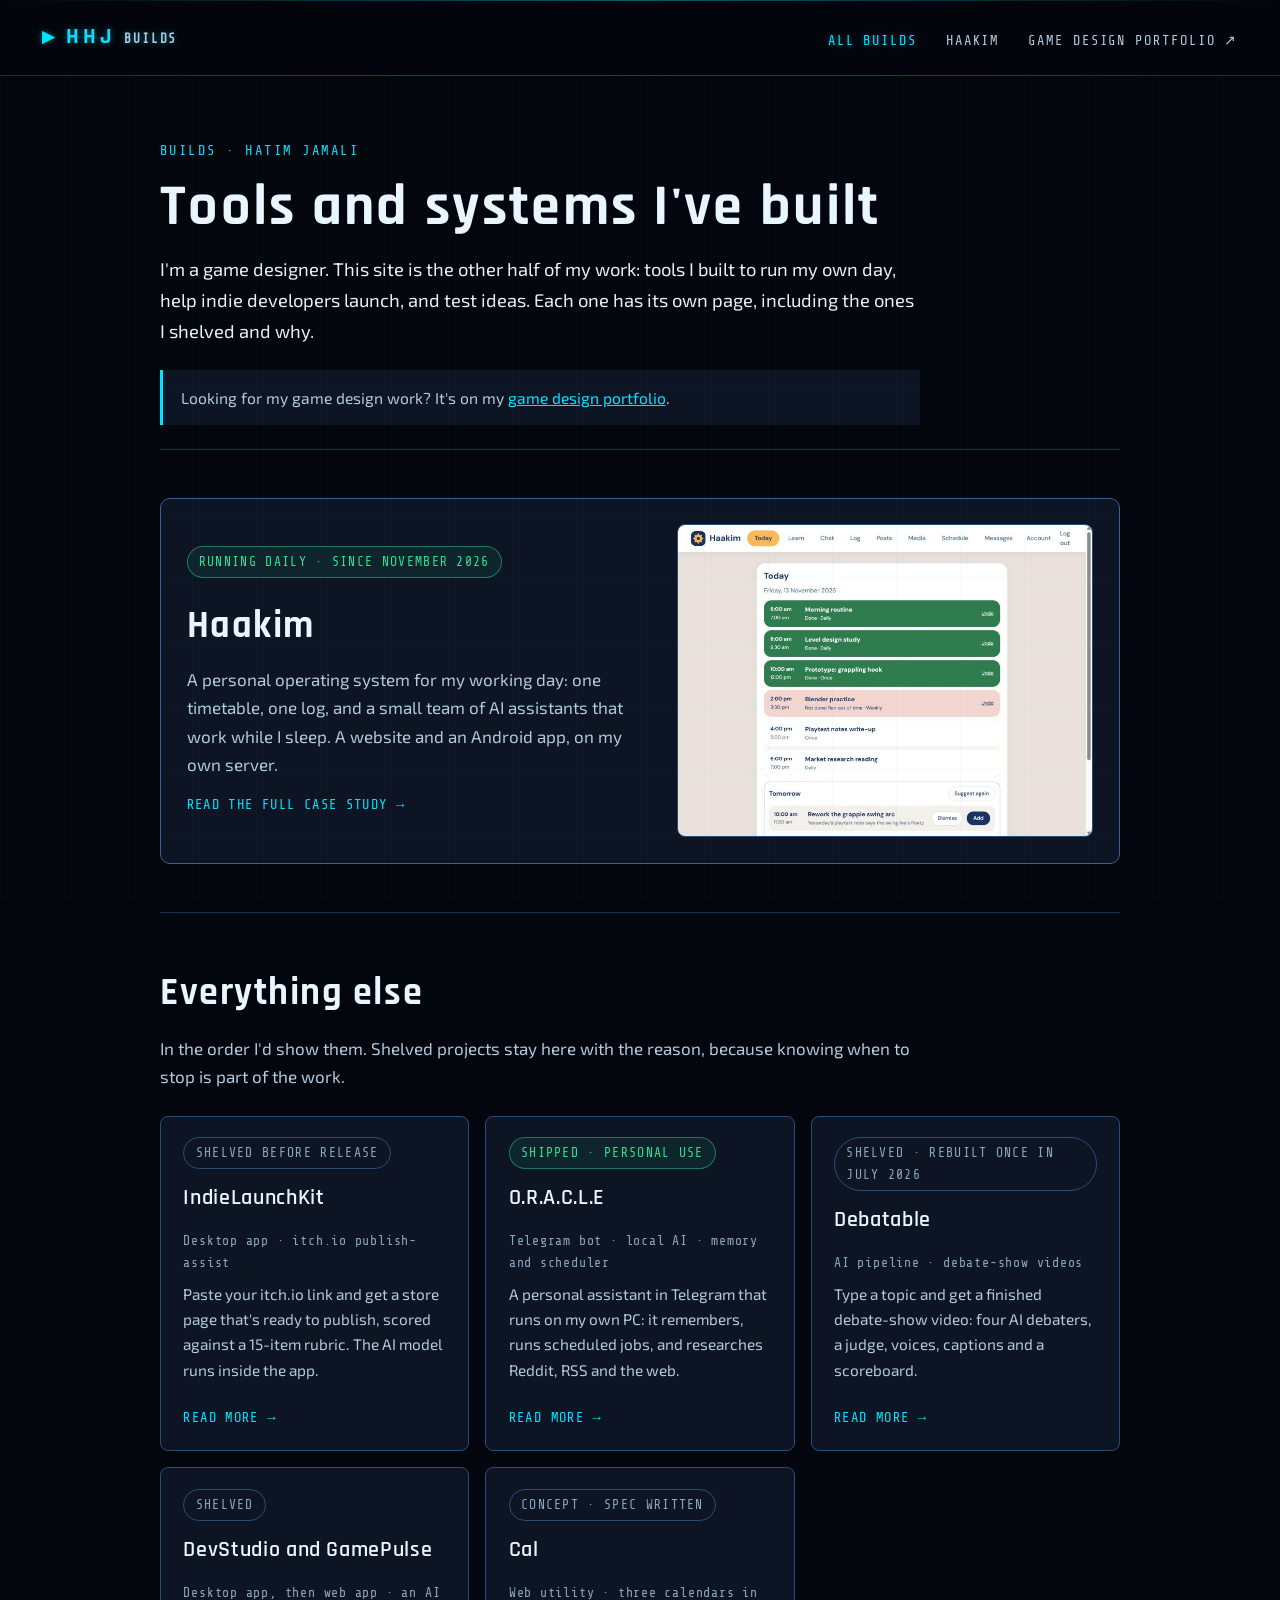
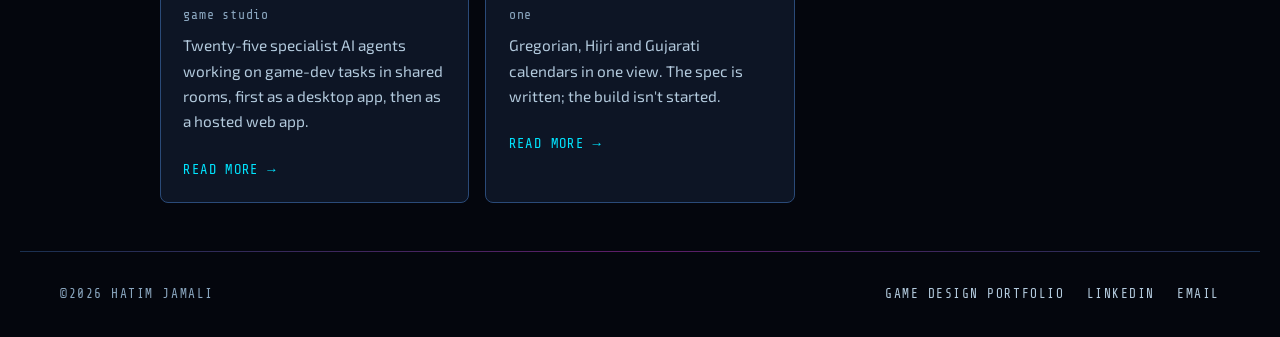
==== index.html @ 24908dfd "Builds site: a page for each build, led by Haakim Home lists every build with its status. Haakim, In" ====
<!DOCTYPE html>
<html lang="en">
<head>
<meta charset="UTF-8"/>
<meta name="viewport" content="width=device-width, initial-scale=1.0"/>
<title>Builds — Hatim Jamali</title>
<meta name="description" content="Tools and systems built by Hatim Jamali: Haakim, IndieLaunchKit, O.R.A.C.L.E and more."/>
<link rel="stylesheet" href="style.css"/>
</head>
<body>

<nav>
  <a class="nav-logo" href="index.html">H<span>H</span>J<small>BUILDS</small></a>
  <ul>
    <li><a href="index.html">All builds</a></li>
    <li><a href="haakim.html">Haakim</a></li>
    <li><a href="https://hatimhjamali-hub.github.io/portfolio/">Game design portfolio ↗</a></li>
  </ul>
</nav>

<main class="wrap">

  <header class="page-hero">
    <div class="kicker">Builds · Hatim Jamali</div>
    <h1>Tools and systems I've built</h1>
    <p class="lede">
      I'm a game designer. This site is the other half of my work: tools I built to run my own day, help indie
      developers launch, and test ideas. Each one has its own page, including the ones I shelved and why.
    </p>
    <p class="note">Looking for my game design work? It's on my <a href="https://hatimhjamali-hub.github.io/portfolio/">game design portfolio</a>.</p>
  </header>

  <section class="block">
    <a class="feature" href="haakim.html">
      <div>
        <span class="status">Running daily · since November 2026</span>
        <h2>Haakim</h2>
        <p>A personal operating system for my working day: one timetable, one log, and a small team of AI assistants that work while I sleep. A website and an Android app, on my own server.</p>
        <span class="more">Read the full case study →</span>
      </div>
      <img src="haakim-today.jpg" alt="Haakim's Today page, showing a timetable with blocks marked done and suggestions for tomorrow"/>
    </a>
  </section>

  <section class="block">
    <h2>Everything else</h2>
    <p class="sub">In the order I'd show them. Shelved projects stay here with the reason, because knowing when to stop is part of the work.</p>
    <div class="builds"><a class="build" href="indielaunchkit.html"><span class="status off">Shelved before release</span><h3>IndieLaunchKit</h3><div class="kind">Desktop app · itch.io publish-assist</div><p>Paste your itch.io link and get a store page that's ready to publish, scored against a 15-item rubric. The AI model runs inside the app.</p><span class="more">Read more →</span></a><a class="build" href="oracle.html"><span class="status">Shipped · personal use</span><h3>O.R.A.C.L.E</h3><div class="kind">Telegram bot · local AI · memory and scheduler</div><p>A personal assistant in Telegram that runs on my own PC: it remembers, runs scheduled jobs, and researches Reddit, RSS and the web.</p><span class="more">Read more →</span></a><a class="build" href="debatable.html"><span class="status off">Shelved · rebuilt once in July 2026</span><h3>Debatable</h3><div class="kind">AI pipeline · debate-show videos</div><p>Type a topic and get a finished debate-show video: four AI debaters, a judge, voices, captions and a scoreboard.</p><span class="more">Read more →</span></a><a class="build" href="devstudio.html"><span class="status off">Shelved</span><h3>DevStudio and GamePulse</h3><div class="kind">Desktop app, then web app · an AI game studio</div><p>Twenty-five specialist AI agents working on game-dev tasks in shared rooms, first as a desktop app, then as a hosted web app.</p><span class="more">Read more →</span></a><a class="build" href="cal.html"><span class="status off">Concept · spec written</span><h3>Cal</h3><div class="kind">Web utility · three calendars in one</div><p>Gregorian, Hijri and Gujarati calendars in one view. The spec is written; the build isn't started.</p><span class="more">Read more →</span></a></div>
  </section>

</main>

<footer>
  <div class="footer-left">©2026 HATIM JAMALI</div>
  <div class="footer-links">
    <a href="https://hatimhjamali-hub.github.io/portfolio/">Game design portfolio</a>
    <a href="https://www.linkedin.com/in/hatim-jamali-510889212/" target="_blank" rel="noopener">LinkedIn</a>
    <a href="mailto:hatimhjamali@gmail.com">Email</a>
  </div>
</footer>

<script src="script.js"></script>
</body>
</html>
---- style.css ----
/* ═══════════════════════════════════════════════════════════════
   HATIM JAMALI PORTFOLIO — STYLES v4 · DARK, READABLE
   ═══════════════════════════════════════════════════════════════ */

@import url('https://fonts.googleapis.com/css2?family=Rajdhani:wght@400;500;600;700&family=Exo+2:ital,wght@0,300;0,400;0,600;0,700;1,300&family=Share+Tech+Mono&display=swap');

:root {
  /* ── Surfaces ── */
  --bg-0:     #04060d;
  --bg:       #070b14;
  --bg2:      #0a1020;
  --bg3:      #0f1828;
  --panel:    #0d1525;
  --panel2:   #131e33;
  --panel3:   #1a2840;

  /* ── Frame / borders ── */
  --border:   #1a3050;
  --border2:  #2a4a78;
  --border3:  #3a5f9a;

  /* ── Accents ── */
  --cyan:        #00e5ff;
  --cyan2:       #00b8d4;
  --cyan-dim:    #005670;
  --cyan-deep:   #002a40;
  --magenta:     #ff2cb4;
  --magenta2:    #c5008c;
  --magenta-dim: #5a0040;
  --gold:        #f0c040;
  --green:       #30e090;
  --red:         #ff4060;

  /* ── Text ── */
  /* Brighter than v3, so body copy and labels pass contrast on the dark background. */
  --text:     #e6f0f9;
  --text2:    #b3cadd;
  --text3:    #8aa6bf;
  --text4:    #6b879f;
  --white:    #eaf6ff;

  /* ── Glows ── */
  --glow-cyan:    0 0 16px rgba(0,229,255,0.35);
  --glow-cyan-sm: 0 0 6px rgba(0,229,255,0.45);
  --glow-mag:     0 0 14px rgba(255,44,180,0.35);
  --glow-mag-sm:  0 0 6px rgba(255,44,180,0.5);

  /* ── Type ── */
  --f-display: 'Rajdhani', sans-serif;
  --f-body:    'Exo 2', sans-serif;
  --f-mono:    'Share Tech Mono', monospace;

  /* ── Motion ── */
  --t-fast: 120ms;
  --t-base: 200ms;
  --t-slow: 350ms;
  --ease:   cubic-bezier(.22,.61,.36,1);
}

/* ── RESET ── */
* { box-sizing: border-box; margin: 0; padding: 0; }
html { scroll-behavior: smooth; }

body {
  background: var(--bg-0);
  color: var(--text);
  font-family: var(--f-body);
  font-weight: 400;
  font-size: 17px;
  line-height: 1.65;
  overflow-x: hidden;
  min-height: 100vh;
}

/* ── BG GRID ── */
body::before {
  content: '';
  position: fixed; inset: 0;
  background-image:
    linear-gradient(rgba(0,180,220,0.035) 1px, transparent 1px),
    linear-gradient(90deg, rgba(0,180,220,0.035) 1px, transparent 1px);
  background-size: 64px 64px;
  pointer-events: none; z-index: 0;
}

/* The moving scan bar and CRT scanlines are gone: they sat on top of the text and made it harder to read. */
.crt-overlay { display: none; }

/* ── NAV ── */
nav {
  position: sticky; top: 0; z-index: 200;
  display: flex; justify-content: space-between; align-items: center;
  padding: 0.9rem 2.5rem;
  background: rgba(4,6,13,0.92);
  backdrop-filter: blur(18px);
  border-bottom: 1px solid var(--border);
}
nav::before {
  content: '';
  position: absolute; top: 0; left: 0; right: 0; height: 1px;
  background: linear-gradient(90deg, transparent, var(--cyan2), transparent);
  opacity: 0.5;
}
nav::after {
  content: '';
  position: absolute; bottom: -1px; left: 0; right: 0; height: 1px;
  background: linear-gradient(90deg, transparent, var(--magenta2), transparent);
  opacity: 0.4;
}
.nav-logo {
  font-family: var(--f-display);
  font-weight: 700; font-size: 1.4rem;
  letter-spacing: 0.18em; color: var(--white);
  text-decoration: none;
  text-shadow: var(--glow-cyan-sm);
}
.nav-logo span { color: var(--cyan); }
.nav-logo::before {
  content: '▶ '; color: var(--cyan); font-size: 0.7em;
  vertical-align: middle; text-shadow: var(--glow-cyan-sm);
}
nav ul { list-style: none; display: flex; gap: 1.6rem; align-items: center; }
nav a {
  font-family: var(--f-mono);
  font-size: 0.86rem; letter-spacing: 0.14em;
  text-decoration: none; color: var(--text2);
  text-transform: uppercase;
  position: relative; padding: 0.3rem 0.1rem;
  transition: color var(--t-fast) var(--ease);
}
nav a:hover, nav a.active {
  color: var(--cyan);
  text-shadow: var(--glow-cyan-sm);
}
.nav-status {
  display: flex; align-items: center; gap: 0.5rem;
  font-family: var(--f-mono);
  font-size: 0.8rem; color: var(--green);
  letter-spacing: 0.12em; text-transform: uppercase;
}
.nav-status::before {
  content: ''; width: 7px; height: 7px; border-radius: 50%;
  background: var(--green); box-shadow: 0 0 8px var(--green);
  animation: blink 2s ease infinite;
}
@keyframes blink { 0%,100%{opacity:1} 50%{opacity:0.3} }

/* ── PAGE WRAPPER ── */
.page-wrap {
  max-width: 1240px; margin: 0 auto;
  padding: 4rem 2.5rem; position: relative;
}

/* ── SECTION HEADER ── */
.sec-header {
  display: flex; align-items: center; gap: 1.2rem; margin-bottom: 2.5rem;
}
.sec-num {
  font-family: var(--f-mono); font-size: 0.81rem;
  color: var(--cyan); background: rgba(0,229,255,0.06);
  border: 1px solid var(--cyan-dim); padding: 0.3rem 0.7rem;
  letter-spacing: 0.16em; text-transform: uppercase;
  clip-path: polygon(0 0, calc(100% - 6px) 0, 100% 6px, 100% 100%, 6px 100%, 0 calc(100% - 6px));
}
.sec-title {
  font-family: var(--f-display); font-size: 1.7rem;
  font-weight: 700; letter-spacing: 0.1em; color: var(--white);
  text-shadow: var(--glow-cyan-sm);
}
.sec-line {
  flex: 1; height: 1px;
  background: linear-gradient(90deg, var(--border2), transparent);
  position: relative;
}
.sec-line::before {
  content: ''; position: absolute; left: 0; top: -2px;
  width: 5px; height: 5px; background: var(--cyan);
  box-shadow: var(--glow-cyan-sm);
}
.sec-icon { font-size: 1.2rem; opacity: 0.65; }

/* ── DIVIDER ── */
.divider {
  height: 1px;
  background: linear-gradient(90deg, transparent, var(--border2), transparent);
  max-width: 1240px; margin: 0 auto; position: relative;
}
.divider::before, .divider::after {
  content: ''; position: absolute; top: -3px;
  width: 7px; height: 7px; border: 1px solid var(--cyan-dim);
  background: var(--bg-0);
}
.divider::before { left: 8%; }
.divider::after  { right: 8%; }

/* ── HUD FRAME (reusable) ── */
.hud-frame {
  position: relative;
  background: var(--panel);
  border: 1px solid var(--border2);
  clip-path: polygon(
    0 14px, 14px 0,
    calc(100% - 14px) 0, 100% 14px,
    100% calc(100% - 14px), calc(100% - 14px) 100%,
    14px 100%, 0 calc(100% - 14px)
  );
}
.hud-frame::before {
  content: '';
  position: absolute; inset: 1px;
  background: linear-gradient(180deg, rgba(0,229,255,0.025), transparent 30%);
  pointer-events: none;
  clip-path: inherit;
}
.hud-corners::before, .hud-corners::after,
.hud-corners > .c-tl, .hud-corners > .c-br {
  content: ''; position: absolute; width: 12px; height: 12px;
  border: 1px solid var(--cyan); pointer-events: none;
}
.hud-corners::before { top: 6px;    left: 6px;    border-right: none; border-bottom: none; }
.hud-corners::after  { bottom: 6px; right: 6px;   border-left:  none; border-top:    none; }

/* ── BUTTONS ── */
.btn {
  font-family: var(--f-mono);
  font-size: 0.88rem; letter-spacing: 0.16em; text-transform: uppercase;
  padding: 0.75rem 1.6rem; cursor: pointer; text-decoration: none;
  display: inline-flex; align-items: center; gap: 0.5rem;
  clip-path: polygon(0 0, calc(100% - 10px) 0, 100% 10px, 100% 100%, 10px 100%, 0 calc(100% - 10px));
  transition: all var(--t-base) var(--ease);
  border: none; position: relative;
}
.btn-primary {
  background: var(--cyan); color: var(--bg-0); font-weight: 700;
  box-shadow: 0 0 0 1px var(--cyan), var(--glow-cyan);
}
.btn-primary:hover {
  background: var(--white); color: var(--bg-0);
  box-shadow: 0 0 0 1px var(--white), 0 0 22px rgba(0,229,255,0.55);
  transform: translateY(-1px);
}
.btn-ghost {
  background: transparent; color: var(--cyan);
  box-shadow: inset 0 0 0 1px var(--cyan2);
}
.btn-ghost:hover {
  background: rgba(0,229,255,0.08); color: var(--white);
  box-shadow: inset 0 0 0 1px var(--cyan), var(--glow-cyan-sm);
}
.btn-mag {
  background: transparent; color: var(--magenta);
  box-shadow: inset 0 0 0 1px var(--magenta2);
}
.btn-mag:hover {
  background: rgba(255,44,180,0.08); color: var(--white);
  box-shadow: inset 0 0 0 1px var(--magenta), var(--glow-mag-sm);
}
.btn-gold {
  background: var(--gold); color: var(--bg-0); font-weight: 700;
  box-shadow: 0 0 0 1px var(--gold), 0 0 16px rgba(240,192,64,0.4);
}
.btn-gold:hover {
  background: #fff5c0; box-shadow: 0 0 0 1px #fff5c0, 0 0 22px rgba(240,192,64,0.6);
  transform: translateY(-1px);
}

/* ── CHIP / TAG ── */
.chip {
  font-family: var(--f-mono); font-size: 0.8rem;
  padding: 0.25rem 0.6rem; border: 1px solid var(--border2);
  color: var(--text2); background: rgba(13,21,37,0.6);
  letter-spacing: 0.08em; text-transform: uppercase;
  position: relative;
  transition: color var(--t-fast) var(--ease), border-color var(--t-fast) var(--ease);
}
.chip:hover { color: var(--cyan); border-color: var(--cyan-dim); }

/* ── FOOTER ── */
footer {
  border-top: 1px solid var(--border);
  padding: 2rem 2.5rem;
  max-width: 1240px; margin: 0 auto;
  display: flex; justify-content: space-between; align-items: center;
  flex-wrap: wrap; gap: 1rem;
  position: relative;
}
footer::before {
  content: '';
  position: absolute; top: -1px; left: 0; right: 0; height: 1px;
  background: linear-gradient(90deg, transparent, var(--magenta2), transparent);
  opacity: 0.4;
}
.footer-left {
  font-family: var(--f-mono);
  font-size: 0.8rem; color: var(--text3); letter-spacing: 0.12em;
  text-transform: uppercase;
}
.footer-links { display: flex; gap: 1.4rem; }
.footer-links a {
  font-family: var(--f-mono); font-size: 0.8rem;
  color: var(--text2); text-decoration: none; letter-spacing: 0.12em;
  text-transform: uppercase;
  transition: color var(--t-fast) var(--ease), text-shadow var(--t-fast) var(--ease);
}
.footer-links a:hover { color: var(--cyan); text-shadow: var(--glow-cyan-sm); }

/* ── REVEAL ── */
.reveal {
  opacity: 0; transform: translateY(18px);
  transition: opacity 0.55s var(--ease), transform 0.55s var(--ease);
}
.reveal.visible { opacity: 1; transform: translateY(0); }

/* ── SCROLLBAR ── */
::-webkit-scrollbar { width: 8px; }
::-webkit-scrollbar-track { background: var(--bg); }
::-webkit-scrollbar-thumb { background: var(--border2); }
::-webkit-scrollbar-thumb:hover { background: var(--cyan2); }

/* ── SELECTION ── */
::selection { background: rgba(0,229,255,0.35); color: var(--white); }

/* ── A11y FOCUS ── */
a:focus-visible, .btn:focus-visible, button:focus-visible {
  outline: 2px solid var(--cyan);
  outline-offset: 3px;
}

/* ── REDUCED MOTION ── */
@media (prefers-reduced-motion: reduce) {
  *, *::before, *::after {
    animation-duration: 0.01ms !important;
    animation-iteration-count: 1 !important;
    transition-duration: 0.01ms !important;
  }
}

/* ── MOBILE ── */
@media (max-width: 720px) {
  nav { padding: 0.8rem 1.2rem; }
  nav ul { gap: 0.9rem; flex-wrap: wrap; justify-content: flex-end; }
  nav a { font-size: 0.81rem; letter-spacing: 0.1em; }
  .nav-status { display: none; }
  .page-wrap { padding: 3rem 1.2rem; }
  footer { flex-direction: column; align-items: flex-start; padding: 1.5rem 1.2rem; }
}

/* ── from the Tools & Systems page ── */
.wrap { max-width: 1040px; margin: 0 auto; padding: 0 2.5rem; }
.page-hero { padding: 4rem 0 1.5rem; }
.kicker {
  font-family: var(--f-mono); font-size: 0.86rem; color: var(--cyan);
  letter-spacing: 0.18em; text-transform: uppercase; margin-bottom: 0.9rem;
}
.page-hero h1 {
  font-family: var(--f-display); font-size: clamp(2.2rem, 5vw, 3.6rem); font-weight: 700;
  color: var(--white); letter-spacing: 0.04em; line-height: 1.05; margin-bottom: 1rem;
}
.lede { font-size: 1.15rem; line-height: 1.7; color: var(--text); max-width: 760px; }
.note {
  margin-top: 1.4rem; padding: 0.9rem 1.1rem; max-width: 760px;
  border-left: 3px solid var(--cyan); background: var(--panel);
  font-size: 0.98rem; color: var(--text2);
}
.note a { color: var(--cyan); }

section.block { padding: 3rem 0; border-top: 1px solid var(--border); }
h2 {
  font-family: var(--f-display); font-size: clamp(1.7rem, 3.4vw, 2.4rem); font-weight: 700;
  color: var(--white); letter-spacing: 0.04em; margin-bottom: 0.6rem;
}
h3 {
  font-family: var(--f-display); font-size: 1.35rem; font-weight: 600;
  color: var(--white); letter-spacing: 0.03em; margin-bottom: 0.4rem;
}
p { color: var(--text); }
p + p { margin-top: 0.9rem; }
.sub { color: var(--text2); max-width: 760px; margin-bottom: 1.6rem; }

/* Haakim hero */
.status {
  display: inline-block; font-family: var(--f-mono); font-size: 0.82rem; letter-spacing: 0.1em;
  text-transform: uppercase; padding: 0.25rem 0.7rem; border-radius: 999px;
  color: var(--green); border: 1px solid rgba(48,224,144,0.45); background: rgba(48,224,144,0.08);
  margin-bottom: 1rem;
}
.status.dev { color: var(--gold); border-color: rgba(240,192,64,0.45); background: rgba(240,192,64,0.08); }
.status.off { color: var(--text3); border-color: var(--border2); background: transparent; }

.facts {
  display: grid; grid-template-columns: repeat(auto-fit, minmax(170px, 1fr)); gap: 0.8rem; margin: 1.8rem 0 0;
}
.fact { padding: 1rem 1.1rem; background: var(--panel); border: 1px solid var(--border2); border-radius: 6px; }
.fact strong {
  display: block; font-family: var(--f-display); font-size: 2rem; font-weight: 700; line-height: 1.1; color: var(--cyan);
}
.fact span { font-size: 0.92rem; color: var(--text2); line-height: 1.4; display: block; margin-top: 0.2rem; }

/* Screens */
.screens { display: grid; grid-template-columns: repeat(auto-fit, minmax(280px, 1fr)); gap: 1.2rem; margin-top: 1.6rem; }
.screens figure { margin: 0; }
.screens img {
  width: 100%; display: block; border: 1px solid var(--border2); border-radius: 8px; cursor: zoom-in;
  transition: border-color var(--t-base) var(--ease);
}
.screens img:hover { border-color: var(--cyan); }
.screens figcaption { font-size: 0.92rem; color: var(--text2); margin-top: 0.6rem; line-height: 1.5; }
.screens figcaption strong { color: var(--white); font-weight: 600; }
.sample { font-size: 0.88rem; color: var(--text3); margin-top: 1rem; }

/* Loops */
.loops { display: grid; gap: 1rem; margin-top: 1.4rem; }
.loop { padding: 1.3rem 1.4rem; background: var(--panel); border: 1px solid var(--border2); border-radius: 8px; }
.steps { display: flex; flex-wrap: wrap; gap: 0.5rem; align-items: center; margin: 0.8rem 0 0.9rem; }
.step {
  padding: 0.4rem 0.8rem; border-radius: 999px; font-size: 0.92rem;
  background: var(--panel3); color: var(--white); border: 1px solid var(--border3);
}
.arrow { color: var(--cyan); font-size: 1.1rem; }
.loop p { color: var(--text2); font-size: 0.98rem; }

/* Rules */
.rules { display: grid; grid-template-columns: repeat(auto-fit, minmax(300px, 1fr)); gap: 0.9rem; margin-top: 1.4rem; }
.rule { padding: 1.1rem 1.2rem; border: 1px solid var(--border2); border-left: 3px solid var(--magenta); background: var(--panel); border-radius: 0 8px 8px 0; }
.rule strong { display: block; color: var(--white); font-weight: 600; margin-bottom: 0.3rem; }
.rule span { color: var(--text2); font-size: 0.96rem; line-height: 1.55; }

/* Team */
.team { display: grid; grid-template-columns: repeat(auto-fit, minmax(220px, 1fr)); gap: 0.9rem; margin-top: 1.4rem; }
.member { padding: 1.1rem 1.2rem; background: var(--panel); border: 1px solid var(--border2); border-radius: 8px; }
.member .who { font-family: var(--f-display); font-size: 1.2rem; font-weight: 700; color: var(--white); }
.member .job { font-family: var(--f-mono); font-size: 0.82rem; color: var(--cyan); letter-spacing: 0.08em; text-transform: uppercase; margin: 0.15rem 0 0.5rem; }
.member p { font-size: 0.95rem; color: var(--text2); }

.two { display: grid; grid-template-columns: 1fr 1fr; gap: 2.5rem; margin-top: 1.2rem; }
.two ul { list-style: none; display: grid; gap: 0.6rem; }
.two li { padding-left: 1.2rem; position: relative; color: var(--text2); font-size: 0.98rem; }
.two li::before { content: ''; position: absolute; left: 0; top: 0.7em; width: 6px; height: 6px; background: var(--cyan); border-radius: 50%; }
.two li strong { color: var(--white); font-weight: 600; }
.chips { display: flex; flex-wrap: wrap; gap: 0.5rem; margin-top: 1rem; }

/* Other builds */
.builds { display: grid; grid-template-columns: repeat(auto-fit, minmax(300px, 1fr)); gap: 1rem; margin-top: 1.4rem; }
.build { padding: 1.3rem 1.4rem; background: var(--panel); border: 1px solid var(--border2); border-radius: 8px; display: flex; flex-direction: column; gap: 0.5rem; }
.build .kind { font-family: var(--f-mono); font-size: 0.82rem; color: var(--text3); letter-spacing: 0.06em; }
.build p { font-size: 0.96rem; color: var(--text2); }
.build .why { color: var(--text3); font-size: 0.92rem; font-style: italic; }
.build .status { margin-bottom: 0.2rem; align-self: flex-start; }

/* Lightbox */
#zoom { position: fixed; inset: 0; background: rgba(2,4,10,0.93); display: none; align-items: center; justify-content: center; z-index: 1000; cursor: zoom-out; padding: 2rem; }
#zoom.open { display: flex; }
#zoom img { max-width: 100%; max-height: 100%; border-radius: 8px; border: 1px solid var(--border3); }

@media (max-width: 720px) {
  .wrap { padding: 0 1.2rem; }
  .page-hero { padding: 2.5rem 0 1rem; }
  .two { grid-template-columns: 1fr; gap: 1.5rem; }
  section.block { padding: 2.2rem 0; }
}

/* ── BUILDS SITE: shared page pieces ── */
.nav-logo small { font-family: var(--f-mono); font-size: 0.8rem; color: var(--text2); letter-spacing: 0.14em; margin-left: 0.6rem; }
.back { display: inline-block; margin: 2rem 0 0; font-family: var(--f-mono); font-size: 0.86rem; color: var(--cyan); text-decoration: none; letter-spacing: 0.08em; }
.back:hover { text-decoration: underline; }
.proj-hero { padding: 1.5rem 0 2.5rem; }
.proj-hero h1 { font-family: var(--f-display); font-size: clamp(2.2rem, 5vw, 3.6rem); font-weight: 700; color: var(--white); letter-spacing: 0.04em; line-height: 1.05; margin-bottom: 0.4rem; }
.proj-hero .kind { font-family: var(--f-mono); font-size: 0.9rem; color: var(--text3); letter-spacing: 0.08em; margin-bottom: 1.2rem; }
.cols { display: grid; grid-template-columns: repeat(auto-fit, minmax(300px, 1fr)); gap: 0.9rem; margin-top: 1.4rem; }
.card { padding: 1.2rem 1.3rem; background: var(--panel); border: 1px solid var(--border2); border-radius: 8px; }
.card strong { display: block; color: var(--white); font-weight: 600; margin-bottom: 0.35rem; }
.card span, .card p { color: var(--text2); font-size: 0.97rem; line-height: 1.6; }
.flow { display: grid; gap: 0.7rem; margin-top: 1.4rem; counter-reset: step; }
.flow .stage { display: grid; grid-template-columns: 2.6rem 1fr; gap: 1rem; align-items: start; padding: 1rem 1.2rem; background: var(--panel); border: 1px solid var(--border2); border-radius: 8px; }
.flow .stage::before { counter-increment: step; content: counter(step); font-family: var(--f-display); font-size: 1.8rem; font-weight: 700; color: var(--cyan); line-height: 1.1; }
.flow .stage strong { display: block; color: var(--white); font-weight: 600; }
.flow .stage span { color: var(--text2); font-size: 0.97rem; line-height: 1.6; }
.verdict { margin-top: 1.4rem; padding: 1.2rem 1.4rem; border-left: 3px solid var(--gold); background: var(--panel); border-radius: 0 8px 8px 0; }
.verdict strong { color: var(--white); }
.verdict p { color: var(--text2); }

/* Home grid */
.feature { display: grid; grid-template-columns: 1.1fr 1fr; gap: 2rem; align-items: center; padding: 1.6rem; background: var(--panel); border: 1px solid var(--border3); border-radius: 10px; text-decoration: none; transition: border-color var(--t-base) var(--ease); }
.feature:hover { border-color: var(--cyan); }
.feature img { width: 100%; display: block; border-radius: 8px; border: 1px solid var(--border2); }
.feature h2 { margin-bottom: 0.5rem; }
.feature p { color: var(--text2); }
.more { font-family: var(--f-mono); font-size: 0.86rem; color: var(--cyan); letter-spacing: 0.1em; text-transform: uppercase; margin-top: 1rem; display: inline-block; }
a.build { text-decoration: none; transition: border-color var(--t-base) var(--ease), background var(--t-base) var(--ease); }
a.build:hover { border-color: var(--cyan); background: var(--panel2); }
@media (max-width: 720px) { .feature { grid-template-columns: 1fr; padding: 1.1rem; } }
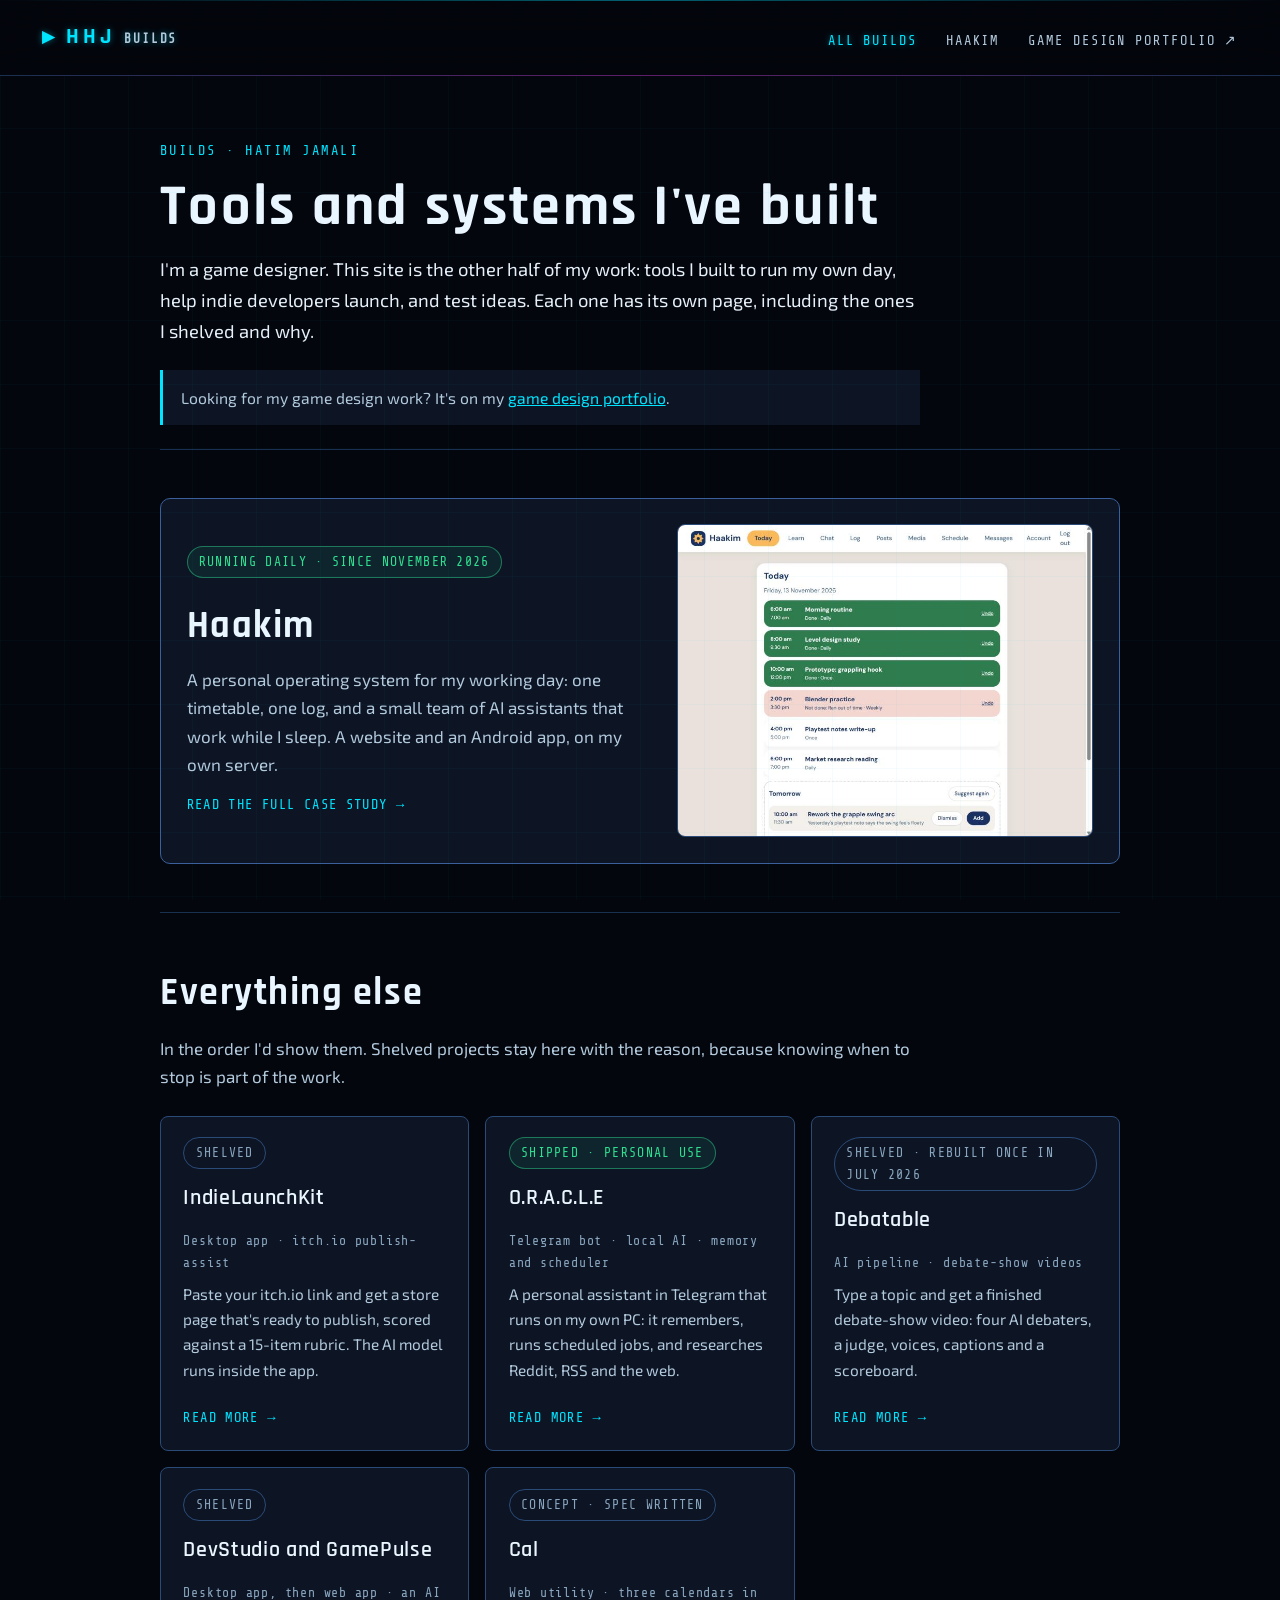
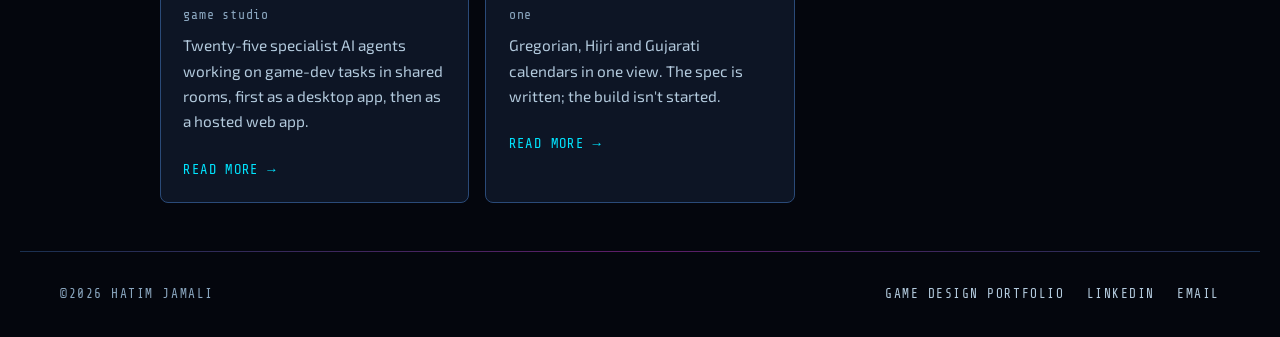
==== commit 957f9db1: "IndieLaunchKit: say why it was shelved Co-Authored-By: Claude Fable 5.2 <noreply@anthropic.com>" ====
--- a/index.html
+++ b/index.html
@@ -45,7 +45,7 @@
   <section class="block">
     <h2>Everything else</h2>
     <p class="sub">In the order I'd show them. Shelved projects stay here with the reason, because knowing when to stop is part of the work.</p>
-    <div class="builds"><a class="build" href="indielaunchkit.html"><span class="status off">Shelved before release</span><h3>IndieLaunchKit</h3><div class="kind">Desktop app · itch.io publish-assist</div><p>Paste your itch.io link and get a store page that's ready to publish, scored against a 15-item rubric. The AI model runs inside the app.</p><span class="more">Read more →</span></a><a class="build" href="oracle.html"><span class="status">Shipped · personal use</span><h3>O.R.A.C.L.E</h3><div class="kind">Telegram bot · local AI · memory and scheduler</div><p>A personal assistant in Telegram that runs on my own PC: it remembers, runs scheduled jobs, and researches Reddit, RSS and the web.</p><span class="more">Read more →</span></a><a class="build" href="debatable.html"><span class="status off">Shelved · rebuilt once in July 2026</span><h3>Debatable</h3><div class="kind">AI pipeline · debate-show videos</div><p>Type a topic and get a finished debate-show video: four AI debaters, a judge, voices, captions and a scoreboard.</p><span class="more">Read more →</span></a><a class="build" href="devstudio.html"><span class="status off">Shelved</span><h3>DevStudio and GamePulse</h3><div class="kind">Desktop app, then web app · an AI game studio</div><p>Twenty-five specialist AI agents working on game-dev tasks in shared rooms, first as a desktop app, then as a hosted web app.</p><span class="more">Read more →</span></a><a class="build" href="cal.html"><span class="status off">Concept · spec written</span><h3>Cal</h3><div class="kind">Web utility · three calendars in one</div><p>Gregorian, Hijri and Gujarati calendars in one view. The spec is written; the build isn't started.</p><span class="more">Read more →</span></a></div>
+    <div class="builds"><a class="build" href="indielaunchkit.html"><span class="status off">Shelved</span><h3>IndieLaunchKit</h3><div class="kind">Desktop app · itch.io publish-assist</div><p>Paste your itch.io link and get a store page that's ready to publish, scored against a 15-item rubric. The AI model runs inside the app.</p><span class="more">Read more →</span></a><a class="build" href="oracle.html"><span class="status">Shipped · personal use</span><h3>O.R.A.C.L.E</h3><div class="kind">Telegram bot · local AI · memory and scheduler</div><p>A personal assistant in Telegram that runs on my own PC: it remembers, runs scheduled jobs, and researches Reddit, RSS and the web.</p><span class="more">Read more →</span></a><a class="build" href="debatable.html"><span class="status off">Shelved · rebuilt once in July 2026</span><h3>Debatable</h3><div class="kind">AI pipeline · debate-show videos</div><p>Type a topic and get a finished debate-show video: four AI debaters, a judge, voices, captions and a scoreboard.</p><span class="more">Read more →</span></a><a class="build" href="devstudio.html"><span class="status off">Shelved</span><h3>DevStudio and GamePulse</h3><div class="kind">Desktop app, then web app · an AI game studio</div><p>Twenty-five specialist AI agents working on game-dev tasks in shared rooms, first as a desktop app, then as a hosted web app.</p><span class="more">Read more →</span></a><a class="build" href="cal.html"><span class="status off">Concept · spec written</span><h3>Cal</h3><div class="kind">Web utility · three calendars in one</div><p>Gregorian, Hijri and Gujarati calendars in one view. The spec is written; the build isn't started.</p><span class="more">Read more →</span></a></div>
   </section>
 
 </main>
